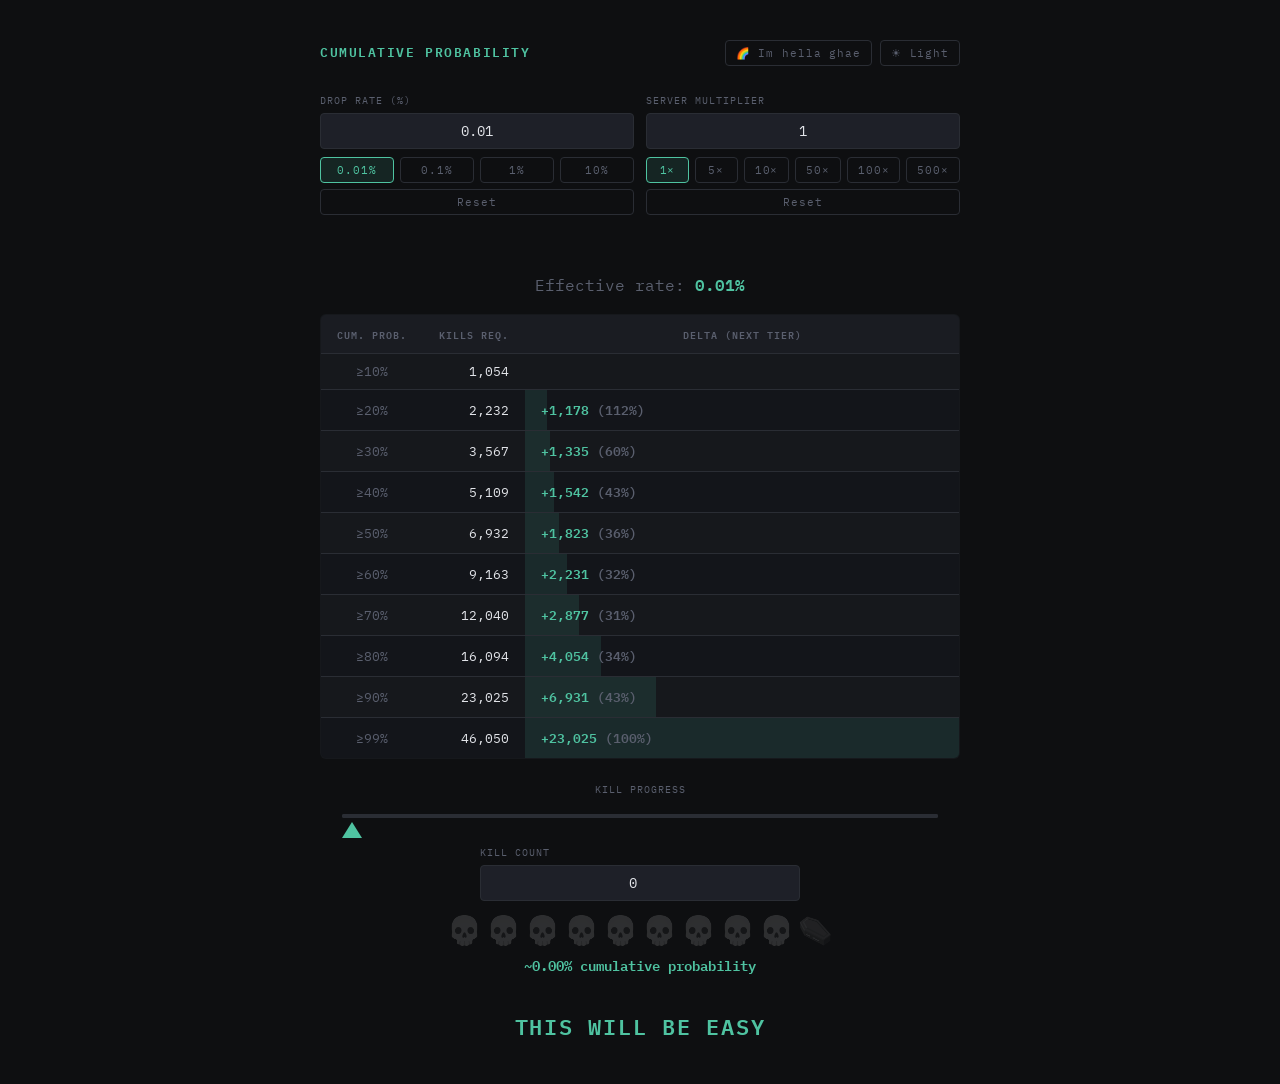
==== index.html @ 313ef2d8 "Rework meme buckets to 10% intervals, fix slider 0/100% edges, default kill count to 0" ====
<!DOCTYPE html>
<html lang="en" data-theme="dark">
<head>
<meta charset="UTF-8">
<meta name="viewport" content="width=device-width, initial-scale=1.0">
<title>Cumulative Probability</title>
<link href="https://fonts.googleapis.com/css2?family=IBM+Plex+Mono:wght@400;600&family=IBM+Plex+Sans:wght@300;400;600&display=swap" rel="stylesheet">
<style>
:root[data-theme="dark"] {
    --bg: #0e0f11;
    --surface: #16181c;
    --border: #2a2d34;
    --text: #e2e4e9;
    --muted: #5a5f6e;
    --accent: #4fc3a1;
    --accent-dim: rgba(79,195,161,0.12);
    --row-alt: #13151a;
    --input-bg: #1e2028;
    --header-bg: #1a1c22;
  }
  :root[data-theme="light"] {
    --bg: #f4f5f7;
    --surface: #ffffff;
    --border: #dde0e8;
    --text: #1a1d26;
    --muted: #8a8f9e;
    --accent: #1a8f6f;
    --accent-dim: rgba(26,143,111,0.08);
    --row-alt: #f9fafb;
    --input-bg: #f0f1f4;
    --header-bg: #eaecf0;
  }
  :root[data-theme="rainbow"] {
    --bg: #0e0f11;
    --surface: #16181c;
    --border: #2a2d34;
    --text: #e2e4e9;
    --muted: #5a5f6e;
    --accent: #4fc3a1;
    --accent-dim: rgba(79,195,161,0.12);
    --row-alt: #13151a;
    --input-bg: #1e2028;
    --header-bg: #1a1c22;
  }
  :root[data-theme="rainbow-light"] {
    --bg: #f4f5f7;
    --surface: #ffffff;
    --border: #dde0e8;
    --text: #1a1d26;
    --muted: #8a8f9e;
    --accent: #1a8f6f;
    --accent-dim: rgba(26,143,111,0.08);
    --row-alt: #f9fafb;
    --input-bg: #f0f1f4;
    --header-bg: #eaecf0;
  }

  *, *::before, *::after { box-sizing: border-box; margin: 0; padding: 0; }

  body {
    background: var(--bg);
    color: var(--text);
    font-family: 'IBM Plex Sans', -apple-system, BlinkMacSystemFont, 'Segoe UI', sans-serif;
    font-size: 14px;
    min-height: 100vh;
    display: flex;
    flex-direction: column;
    align-items: center;
    padding: 40px 20px;
    transition: background 0.2s, color 0.2s;
  }

  .shell {
    width: 100%;
    max-width: 640px;
  }

  header {
    display: flex;
    justify-content: space-between;
    align-items: baseline;
    margin-bottom: 28px;
  }

  h1 {
    font-family: 'IBM Plex Mono', monospace;
    font-size: 13px;
    font-weight: 600;
    letter-spacing: 0.12em;
    text-transform: uppercase;
    color: var(--accent);
  }
  :root[data-theme="rainbow"] h1,
  :root[data-theme="rainbow-light"] h1 {
    display: inline-block;
    background: linear-gradient(90deg, #E40303, #FF8C00, #FFED00, #008026, #24408E, #732982);
    -webkit-background-clip: text;
    -webkit-text-fill-color: transparent;
    background-clip: text;
    animation: hue-fwd 4s linear infinite;
  }

  .toggle-btn {
    background: none;
    border: 1px solid var(--border);
    color: var(--muted);
    font-family: 'IBM Plex Mono', monospace;
    font-size: 11px;
    letter-spacing: 0.08em;
    padding: 5px 10px;
    border-radius: 4px;
    cursor: pointer;
    transition: border-color 0.15s, color 0.15s, transform 0.1s;
  }
  .toggle-btn:hover { border-color: var(--accent); color: var(--accent); }
  .toggle-btn:focus-visible { outline: 2px solid var(--accent); outline-offset: 2px; }
  .toggle-btn:active { transform: scale(0.98); }

  .preset-btn {
    background: none;
    border: 1px solid var(--border);
    color: var(--muted);
    font-family: 'IBM Plex Mono', monospace;
    font-size: 11px;
    letter-spacing: 0.08em;
    padding: 5px 10px;
    border-radius: 4px;
    cursor: pointer;
    transition: border-color 0.15s, color 0.15s, background-color 0.15s, transform 0.1s;
    flex: 1;
  }
  .preset-btn:hover { border-color: var(--accent); color: var(--accent); background: var(--accent-dim); }
  .preset-btn.active { border-color: var(--accent); color: var(--accent); background: var(--accent-dim); }
  .preset-btn:focus-visible { outline: 2px solid var(--accent); outline-offset: 2px; }
  .preset-btn:active { transform: scale(0.98); }

  .controls {
    display: grid;
    grid-template-columns: 1fr 1fr;
    gap: 12px;
    margin-bottom: 24px;
  }
  @media (max-width: 520px) {
    .controls { grid-template-columns: 1fr; }
  }

  .field label {
    display: block;
    font-family: 'IBM Plex Mono', monospace;
    font-size: 10px;
    letter-spacing: 0.1em;
    text-transform: uppercase;
    color: var(--muted);
    margin-bottom: 6px;
  }

  .field input {
    width: 100%;
    background: var(--input-bg);
    border: 1px solid var(--border);
    color: var(--text);
    font-family: 'IBM Plex Mono', monospace;
    font-size: 14px;
    padding: 8px 12px;
    border-radius: 4px;
    outline: none;
    transition: border-color 0.15s;
    text-align: center;
  }
  .field input:focus { border-color: var(--accent); }
  .field input.invalid { border-color: #e05555; }

  .error-msg {
    font-family: 'IBM Plex Mono', monospace;
    font-size: 11px;
    color: #e05555;
    min-height: 16px;
    margin-bottom: 16px;
  }

  table {
    width: 100%;
    border-collapse: collapse;
    background: var(--surface);
    border: 1px solid var(--border);
    border-radius: 6px;
    overflow: hidden;
    table-layout: auto;
  }

  thead tr {
    background: var(--header-bg);
  }

  th {
    font-family: 'IBM Plex Mono', monospace;
    font-size: 10px;
    letter-spacing: 0.1em;
    text-transform: uppercase;
    color: var(--muted);
    padding: 10px 16px;
    text-align: center;
    font-weight: 600;
    border-bottom: 1px solid var(--border);
  }
  th:nth-child(1) { white-space: nowrap; }
  th:nth-child(2) { white-space: nowrap; }
  th:nth-child(3) { width: 100%; }

  td {
    font-family: 'IBM Plex Mono', monospace;
    font-size: 13px;
    padding: 9px 16px;
    border-bottom: 1px solid var(--border);
  }
  td:nth-child(1) { text-align: center; }
  td:nth-child(2) { text-align: right; }
  tr:last-child td { border-bottom: none; }
  tr:nth-child(even) td { background: var(--row-alt); }

  .col-periods { color: var(--muted); }
  .col-single { color: var(--text); }
  .col-cum { font-weight: 600; color: var(--accent); }
  
  .skull-wrap {
    position: relative;
    display: inline-block;
    font-size: 28px;
    line-height: 1;
    font-family: 'Apple Color Emoji', 'Segoe UI Emoji', 'Segoe UI Symbol', sans-serif;
  }
  .skull-base {
    opacity: 0.15;
    filter: grayscale(1);
  }
  .skull-filled {
    position: absolute;
    top: 0; left: 0;
    overflow: hidden;
    white-space: nowrap;
  }
  :root[data-theme="rainbow"] .skull-filled,
  :root[data-theme="rainbow-light"] .skull-filled {
    filter: hue-rotate(var(--skull-hue, 0deg));
  }
  .bar-cell {
    position: relative;
    overflow: hidden;
  }
  .bar-bg {
    position: absolute;
    left: 0; top: 0; bottom: 0;
    width: var(--bar-pct, 0%);
    background: var(--accent-dim);
    transition: width 0.3s ease;
  }
  :root[data-theme="rainbow"] .bar-bg,
  :root[data-theme="rainbow-light"] .bar-bg {
    background: linear-gradient(90deg, #E40303, #FF8C00, #FFED00, #008026, #24408E, #732982, #E40303, #FF8C00, #FFED00, #008026, #24408E, #732982, #E40303);
    background-size: 200% 100%;
    animation: flow-right 6s linear infinite;
    opacity: 0.6;
    box-shadow: inset -2px 0 0 rgba(255,255,255,0.4);
  }
  @keyframes flow-right {
    from { background-position: 100% 0%; }
    to   { background-position: 0% 0%; }
  }
  @keyframes hue-fwd {
    from { filter: hue-rotate(0deg); }
    to   { filter: hue-rotate(360deg); }
  }

  .col-delta { color: var(--muted); font-size: 11px; margin-right: 8px; }

  .kill-slider-wrap {
    margin-top: 24px;
    width: 100%;
  }
  .kill-slider-wrap label {
    display: block;
    font-family: 'IBM Plex Mono', monospace;
    font-size: 10px;
    letter-spacing: 0.1em;
    text-transform: uppercase;
    color: var(--muted);
    margin-bottom: 8px;
    text-align: center;
  }
  #killSlider {
    -webkit-appearance: none;
    appearance: none;
    width: calc(100% + 20px);
    margin-left: -10px;
    height: 4px;
    background: var(--border);
    border-radius: 2px;
    outline: none;
    cursor: pointer;
  }
  #killSlider::-webkit-slider-thumb {
    -webkit-appearance: none;
    appearance: none;
    width: 20px;
    height: 16px;
    background: var(--accent);
    cursor: pointer;
    clip-path: polygon(0% 100%, 100% 100%, 50% 0%);
    margin-top: 8px;
  }
  #killSlider::-moz-range-thumb {
    width: 20px;
    height: 16px;
    background: var(--accent);
    cursor: pointer;
    border: none;
    clip-path: polygon(0% 100%, 100% 100%, 50% 0%);
  }
  #killSlider::-webkit-slider-runnable-track {
    background: linear-gradient(to right,
      var(--accent) 0%,
      var(--accent) calc(var(--slider-val, 0) * 1%),
      var(--border) calc(var(--slider-val, 0) * 1%)
    );
    height: 4px;
    border-radius: 2px;
  }

  .row-highlight td:nth-child(1) {
    border-left: 2px solid var(--accent);
  }


  .bar-val { font-weight: 600; color: var(--accent); }
  :root[data-theme="rainbow"] .bar-val,
  :root[data-theme="rainbow-light"] .bar-val {
    background: linear-gradient(90deg, #E40303, #FF8C00, #FFED00, #008026, #24408E, #732982);
    -webkit-background-clip: text;
    background-clip: text;
    color: transparent;
    animation: hue-fwd 4s linear infinite;
  }
</style>
</head>
<body>
<div class="shell">
  <header>
    <h1>Cumulative Probability</h1>
    <div style="display: flex; gap: 8px;">
      <button class="toggle-btn" onclick="toggleRainbow()" id="rainbowBtn" style="min-width: 110px;">🌈 Im hella ghae</button>
      <button class="toggle-btn" onclick="toggleTheme()" id="themeBtn" style="min-width: 60px;">☀ Light</button>
    </div>
  </header>

  <div class="controls">
    <div class="field">
      <label>Drop Rate (%)</label>
      <input type="text" id="baseRate" value="0.01" placeholder="e.g., 0.05 for 0.05%" oninput="update()">
      <div style="display: flex; gap: 6px; margin-top: 8px;">
        <button class="preset-btn" data-base="0.01" onclick="setBaseRate(0.01)">0.01%</button>
        <button class="preset-btn" data-base="0.1" onclick="setBaseRate(0.1)">0.1%</button>
        <button class="preset-btn" data-base="1" onclick="setBaseRate(1)">1%</button>
        <button class="preset-btn" data-base="10" onclick="setBaseRate(10)">10%</button>
      </div>
      <div style="display: flex; gap: 6px; margin-top: 6px;">
        <button class="preset-btn" onclick="resetAll()" style="flex: 1;">Reset</button>
      </div>
    </div>
    <div class="field">
      <label>Server Multiplier</label>
      <input type="text" id="multiplier" value="1" oninput="update()">
      <div style="display: flex; gap: 6px; margin-top: 8px; flex-wrap: wrap;">
        <button class="preset-btn" data-mul="1" onclick="setMultiplier(1)">1×</button>
        <button class="preset-btn" data-mul="5" onclick="setMultiplier(5)">5×</button>
        <button class="preset-btn" data-mul="10" onclick="setMultiplier(10)">10×</button>
        <button class="preset-btn" data-mul="50" onclick="setMultiplier(50)">50×</button>
        <button class="preset-btn" data-mul="100" onclick="setMultiplier(100)">100×</button>
        <button class="preset-btn" data-mul="500" onclick="setMultiplier(500)">500×</button>
      </div>
      <div style="display: flex; gap: 6px; margin-top: 6px;">
        <button class="preset-btn" onclick="resetMultiplier()" style="flex: 1;">Reset</button>
      </div>
    </div>
  </div>

  <div class="error-msg" id="errMsg"></div>

  <div style="text-align: center; margin-bottom: 16px; font-family: 'IBM Plex Mono', monospace; font-size: 16px; color: var(--muted);">
    Effective rate: <span id="effectiveRateDisplay" style="color: var(--accent); font-weight: 600;">—</span>
  </div>

  <table>
    <thead>
      <tr>
        <th>Cum. Prob.</th>
        <th>Kills Req.</th>
        <th>Delta (Next Tier)</th>
      </tr>
    </thead>
    <tbody id="tbody"></tbody>
  </table>

  <div class="kill-slider-wrap">
    <label>Kill Progress</label>
    <div style="display: flex; justify-content: center;">
      <div style="width: 90%;">
        <input type="range" id="killSlider" min="0" max="100" step="5" value="0" oninput="onSliderInput()">
      </div>
    </div>
  </div>

  <div style="margin-top: 24px; display: flex; flex-direction: column; align-items: center;">
    <div class="field" style="width: 50%;">
      <label>Kill Count</label>
      <input type="number" id="killCount" value="0" placeholder="e.g. 500" oninput="onKillCountInput()" min="0" title="Still sane, exile?">
    </div>
    <div id="skullDisplay" style="margin-top: 16px; text-align: center;">
      <div style="display: flex; justify-content: center; align-items: center; gap: 4px; flex-wrap: wrap;" id="skullRow"></div>
      <div style="margin-top: 8px; font-family: 'IBM Plex Mono', monospace; font-size: 14px; font-weight: 600; color: var(--accent);" id="skullLabel"></div>
      <div style="margin-top: 32px; font-family: 'IBM Plex Mono', monospace; font-size: 22px; font-weight: 600; letter-spacing: 0.08em; color: var(--accent);" id="memeLabel"></div>
    </div>
  </div>
</div>

<script>
  const TARGETS = [0.10, 0.20, 0.30, 0.40, 0.50, 0.60, 0.70, 0.80, 0.90, 0.99];

  const MEME_BUCKETS = [
    ['THIS WILL BE EASY', 'FARMING HOPIUM', 'DELUSION% SPEEDRUN', 'MAXIMUM COPIUM'],
    ['TRUST BRO JUST GRIND', 'HOPIUM STOCKS UP 📈', 'HUFFING THAT COPIUM', 'PAIN BEGINS'],
    ['THE GRIND AWAKENS', 'PAIN OR GLORY', 'COIN FLIP WITH MY SOUL', 'REALITY LOADING...'],
    ['HALFWAY TO SUFFERING', 'NO TURNING BACK', 'PAIN IS REAL NOW', 'SPEEDRUN LOOKING CLEAN'],
    ['SUFFERING.EXE', 'SOUL SOLD. RECEIPT LOST.', 'ODDS NOT IN YOUR FAVOUR', 'THE GRIND NEVER ENDS'],
    ['ALMOST THERE (AT COST)', 'DON\'T BREAK NOW', 'LOCKED IN MISERY', 'SO CLOSE SO TIRED'],
    ['WORTH IT? ASKING', 'ONE MORE PUSH', 'DIGNITY SOLD SEPARATELY', 'THE END IN SIGHT'],
    ['FINAL FORM SUFFERING', 'LAST CHANCE CASINO', 'GAME READS YOUR TEARS', 'ONE MORE TIME'],
    ['THE 1% THAT BREAKS YOU', 'WHAT IS SLEEP', 'HOLLOW INSIDE', 'ITEM NOT FOUND. NEITHER IS HOPE.'],
    ['SEND HELP', 'WHY ARE YOU LIKE THIS', 'I HAVE BECOME THE GRIND', 'EXISTENCE IS SUFFERING'],
    ['WHAT DID THIS COST', 'HOLLOW BUT WON', 'FREEDOM AT WHAT PRICE', 'IT\'S OVER']
  ];

  function getMeme(probPercent) {
    let idx;
    if (probPercent >= 100) idx = 10;
    else idx = Math.min(Math.floor(probPercent / 10), 9);
    const options = MEME_BUCKETS[idx];
    return options[Math.floor(Math.random() * options.length)];
  }

function updatePresetHighlights() {
    const baseVal = parseFloat(document.getElementById('baseRate').value.trim());
    const mulVal  = parseFloat(document.getElementById('multiplier').value.trim());
    document.querySelectorAll('[data-base]').forEach(btn => {
      btn.classList.toggle('active', parseFloat(btn.dataset.base) === baseVal);
    });
    document.querySelectorAll('[data-mul]').forEach(btn => {
      btn.classList.toggle('active', parseFloat(btn.dataset.mul) === mulVal);
    });
  }

  function setBaseRate(rate) {
    document.getElementById('baseRate').value = rate;
    update();
  }

  function setMultiplier(mul) {
    document.getElementById('multiplier').value = mul;
    update();
  }

  function resetAll() {
    document.getElementById('baseRate').value = '0.01';
    document.getElementById('multiplier').value = '1';
    update();
  }

  function resetMultiplier() {
    document.getElementById('multiplier').value = '1';
    update();
  }

  let currentTheme = 'dark'; // 'dark' or 'light'
  let rainbowMode = false;

  const SKULL_TOOLTIPS = [
    'I am the apex of this reality',
    'This is inevitable',
    'I will show you true power',
    'Your resistance is futile',
    'You cannot comprehend what I have become',
    'Everything bends to my will',
    'Witness my true form',
    'Your mind cannot contain the truth',
    'I have remade reality in my image',
    'There is no escape. There never was.'
  ];

  function updateThemeClass() {
    const theme = rainbowMode ? (currentTheme === 'light' ? 'rainbow-light' : 'rainbow') : currentTheme;
    document.documentElement.setAttribute('data-theme', theme);
  }

  function toggleTheme() {
    currentTheme = currentTheme === 'dark' ? 'light' : 'dark';
    updateThemeClass();
    document.getElementById('themeBtn').textContent = currentTheme === 'dark' ? '☀ Light' : '☾ Dark';
  }

  function toggleRainbow() {
    rainbowMode = !rainbowMode;
    updateThemeClass();
    document.getElementById('rainbowBtn').textContent = rainbowMode ? '❓ Y r u ghae?' : '🌈 Im hella ghae';
  }

  let lastEffectiveRate = 0;
  let lastMaxKills = 0;

function updateSliderTrack(pct) {
    document.getElementById('killSlider').style.setProperty('--slider-val', pct);
  }

  function onSliderInput() {
    const pct = parseInt(document.getElementById('killSlider').value);
    updateSliderTrack(pct);
    if (lastMaxKills <= 0) return;
    const kills = pct >= 100 ? lastMaxKills : Math.round((pct / 100) * lastMaxKills);
    document.getElementById('killCount').value = kills;
    updateSkulls();
  }

  function onKillCountInput() {
    updateSkulls();
    syncSliderToKillCount();
  }

  function syncSliderToKillCount() {
    if (lastMaxKills <= 0) return;
    const kills = parseInt(document.getElementById('killCount').value);
    if (isNaN(kills) || kills < 0) {
      document.getElementById('killSlider').value = 0;
      updateSliderTrack(0);
      return;
    }
    const pct = Math.min(Math.round((kills / lastMaxKills) * 100), 100);
    // Snap to nearest 5
    const snapped = Math.round(pct / 5) * 5;
    document.getElementById('killSlider').value = snapped;
    updateSliderTrack(snapped);
  }

  function updateSkulls() {
    const killRaw = document.getElementById('killCount').value.trim();
    const kills = parseInt(killRaw);
    const row = document.getElementById('skullRow');
    const lbl = document.getElementById('skullLabel');

    if (!killRaw || isNaN(kills) || kills < 0 || lastEffectiveRate <= 0) {
      row.innerHTML = '';
      for (let i = 0; i < 10; i++) {
        const wrap = document.createElement('span');
        wrap.className = 'skull-wrap';
        wrap.title = SKULL_TOOLTIPS[i];
        const base = document.createElement('span');
        base.className = 'skull-base';
        base.textContent = i === 9 ? '⚰️' : '💀';
        const fill = document.createElement('span');
        fill.className = 'skull-filled';
        fill.textContent = i === 9 ? '⚰️' : '💀';
        fill.style.width = '0%';
        wrap.appendChild(base);
        wrap.appendChild(fill);
        row.appendChild(wrap);
      }
      lbl.textContent = '';
      document.getElementById('memeLabel').textContent = '';
      document.querySelectorAll('#tbody tr').forEach(tr => tr.classList.remove('row-highlight'));
      document.getElementById('killSlider').value = 0;
      updateSliderTrack(0);
      return;
    }
    const prob = cumProb(lastEffectiveRate, kills);
    const filled = prob * 10; // out of 10 skulls

    row.innerHTML = '';
    for (let i = 0; i < 10; i++) {
      const wrap = document.createElement('span');
      wrap.className = 'skull-wrap';
      wrap.title = SKULL_TOOLTIPS[i];

      const base = document.createElement('span');
      base.className = 'skull-base';
      base.textContent = i === 9 ? '⚰️' : '💀';

      const fill = document.createElement('span');
      fill.className = 'skull-filled';
      fill.textContent = i === 9 ? '⚰️' : '💀';

      if (i < Math.floor(filled)) {
        fill.style.width = '100%';
      } else if (i === Math.floor(filled)) {
        const partial = (filled - Math.floor(filled)) * 100;
        fill.style.width = partial.toFixed(1) + '%';
      } else {
        fill.style.width = '0%';
      }

      wrap.appendChild(base);
      wrap.appendChild(fill);
      row.appendChild(wrap);
    }

    lbl.textContent = `~${(prob * 100).toFixed(2)}% cumulative probability`;
    document.getElementById('memeLabel').textContent = getMeme(prob * 100);
    syncSliderToKillCount();

    // Highlight the row corresponding to the highest threshold the user has reached
    document.querySelectorAll('#tbody tr').forEach(tr => tr.classList.remove('row-highlight'));
    const rows = document.querySelectorAll('#tbody tr');
    let highlightRow = null;
    TARGETS.forEach((target, i) => {
      const n = periodsForTarget(lastEffectiveRate, target);
      if (kills >= n) highlightRow = rows[i];
    });
    if (highlightRow) highlightRow.classList.add('row-highlight');
  }

  function periodsForTarget(p, target) {
    // 1 - (1-p)^n >= target  =>  n >= log(1-target)/log(1-p)
    if (p <= 0) return Infinity;
    if (p >= 1) return 1;
    return Math.ceil(Math.log(1 - target) / Math.log(1 - p));
  }

  function cumProb(p, n) {
    return 1 - Math.pow(1 - p, n);
  }

  function update() {
    const baseRaw = document.getElementById('baseRate').value.trim();
    const mulRaw  = document.getElementById('multiplier').value.trim();
    const errEl   = document.getElementById('errMsg');
    const brInput = document.getElementById('baseRate');
    const mulInput = document.getElementById('multiplier');

    const basePercent = parseFloat(baseRaw);
    const base = basePercent / 100;  // Convert from percentage to decimal
    const mul  = parseFloat(mulRaw);

    brInput.classList.toggle('invalid', isNaN(basePercent) || basePercent <= 0 || basePercent >= 100);
    mulInput.classList.toggle('invalid', isNaN(mul) || mul <= 0);

    if (isNaN(basePercent) || basePercent <= 0 || basePercent >= 100) {
      errEl.textContent = 'Base rate must be a number between 0 and 100 (exclusive).';
      return;
    }
    if (isNaN(mul) || mul <= 0) {
      errEl.textContent = 'Multiplier must be a positive number.';
      return;
    }
    errEl.textContent = '';

    const effectiveRate = Math.min(base * mul, 0.9999999);

    lastEffectiveRate = effectiveRate;
    lastMaxKills = periodsForTarget(effectiveRate, 0.99);

    document.getElementById('effectiveRateDisplay').textContent = (effectiveRate * 100).toFixed(2) + '%';

    const tbody = document.getElementById('tbody');
    tbody.innerHTML = '';
    let prevN = 0;

    // First pass: calculate all deltas to find max for bar scaling
    const deltas = [];
    TARGETS.forEach((target, i) => {
      const n = periodsForTarget(effectiveRate, target);
      if (i === 0 || prevN === Infinity || n === Infinity) {
        deltas.push(0);
      } else {
        deltas.push(n - prevN);
      }
      prevN = n;
    });
    const maxDelta = Math.max(...deltas);

    // Second pass: create rows with delta bars
    prevN = 0;
    TARGETS.forEach((target, i) => {
      const n = periodsForTarget(effectiveRate, target);
      const pct = target * 100;

      const tr = document.createElement('tr');

      const tdProb = document.createElement('td');
      tdProb.className = 'col-periods';
      tdProb.textContent = pct === 99 ? '≥99%' : `≥${pct}%`;
      tr.appendChild(tdProb);

      const tdTarget = document.createElement('td');
      tdTarget.style.padding = '0';
      const cellWrap = document.createElement('div');
      cellWrap.className = 'col-cum bar-cell';
      cellWrap.style.padding = '0';

      let barLabel = '';
      let barPct = 0;

      if (i === 0 || prevN === Infinity || n === Infinity) {
        barLabel = '';
        barPct = 0;
      } else {
        const delta = n - prevN;
        const deltaPercent = ((delta / prevN) * 100).toFixed(0);
        barLabel = `+${delta.toLocaleString()} (${deltaPercent}%)`;
        barPct = (delta / maxDelta) * 100;
      }

      cellWrap.style.setProperty('--bar-pct', barPct.toFixed(2) + '%');
      const bar = document.createElement('div');
      bar.className = 'bar-bg';
      const label = document.createElement('span');
      label.className = 'bar-val';
      label.style.padding = '9px 16px';
      label.style.position = 'relative';
      label.style.display = 'block';

      if (barLabel) {
        const parts = barLabel.match(/^(.+)\s(\(.+?\))$/);
        if (parts) {
          label.textContent = parts[1] + ' ';
          const pctSpan = document.createElement('span');
          pctSpan.textContent = parts[2];
          pctSpan.style.color = 'var(--muted)';
          label.appendChild(pctSpan);
        } else {
          label.textContent = barLabel;
        }
      }

      cellWrap.appendChild(bar);
      cellWrap.appendChild(label);
      tdTarget.appendChild(cellWrap);

      const tdN = document.createElement('td');
      tdN.className = 'col-single';
      tdN.textContent = n === Infinity ? '∞' : n.toLocaleString();
      prevN = n;

      tr.appendChild(tdN);
      tr.appendChild(tdTarget);
      tbody.appendChild(tr);
    });

    updateSkulls();
    updatePresetHighlights();
  }

  update();
  updateThemeClass();
  updateSliderTrack(0);
  updateSkulls();
</script>
</body>
</html>
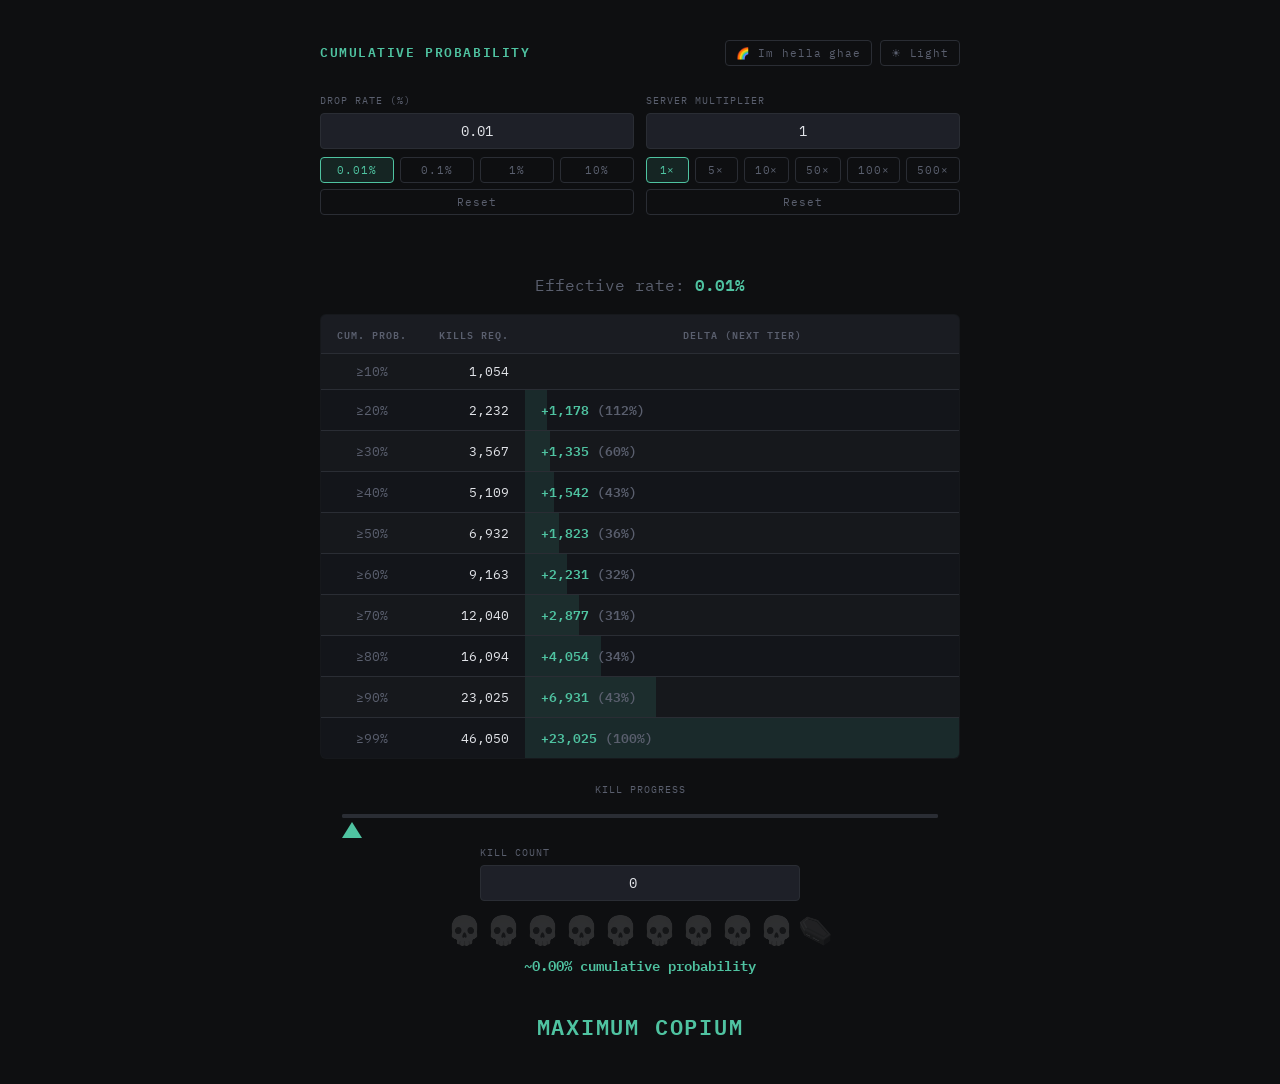
==== commit abdb1e99: "Add security headers, no-repeat meme logic per bucket" ====
--- a/index.html
+++ b/index.html
@@ -3,6 +3,9 @@
 <head>
 <meta charset="UTF-8">
 <meta name="viewport" content="width=device-width, initial-scale=1.0">
+<meta http-equiv="Content-Security-Policy" content="frame-ancestors 'none'">
+<meta http-equiv="X-Content-Type-Options" content="nosniff">
+<meta name="referrer" content="no-referrer">
 <title>Cumulative Probability</title>
 <link href="https://fonts.googleapis.com/css2?family=IBM+Plex+Mono:wght@400;600&family=IBM+Plex+Sans:wght@300;400;600&display=swap" rel="stylesheet">
 <style>
@@ -439,12 +442,18 @@
     ['WHAT DID THIS COST', 'HOLLOW BUT WON', 'FREEDOM AT WHAT PRICE', 'IT\'S OVER']
   ];
 
+  const lastMemeIdx = new Array(MEME_BUCKETS.length).fill(-1);
+
   function getMeme(probPercent) {
-    let idx;
-    if (probPercent >= 100) idx = 10;
-    else idx = Math.min(Math.floor(probPercent / 10), 9);
-    const options = MEME_BUCKETS[idx];
-    return options[Math.floor(Math.random() * options.length)];
+    let bucket;
+    if (probPercent >= 99) bucket = 10;
+    else bucket = Math.min(Math.floor(probPercent / 10), 9);
+    const options = MEME_BUCKETS[bucket];
+    const prev = lastMemeIdx[bucket];
+    let pick;
+    do { pick = Math.floor(Math.random() * options.length); } while (options.length > 1 && pick === prev);
+    lastMemeIdx[bucket] = pick;
+    return options[pick];
   }
 
 function updatePresetHighlights() {
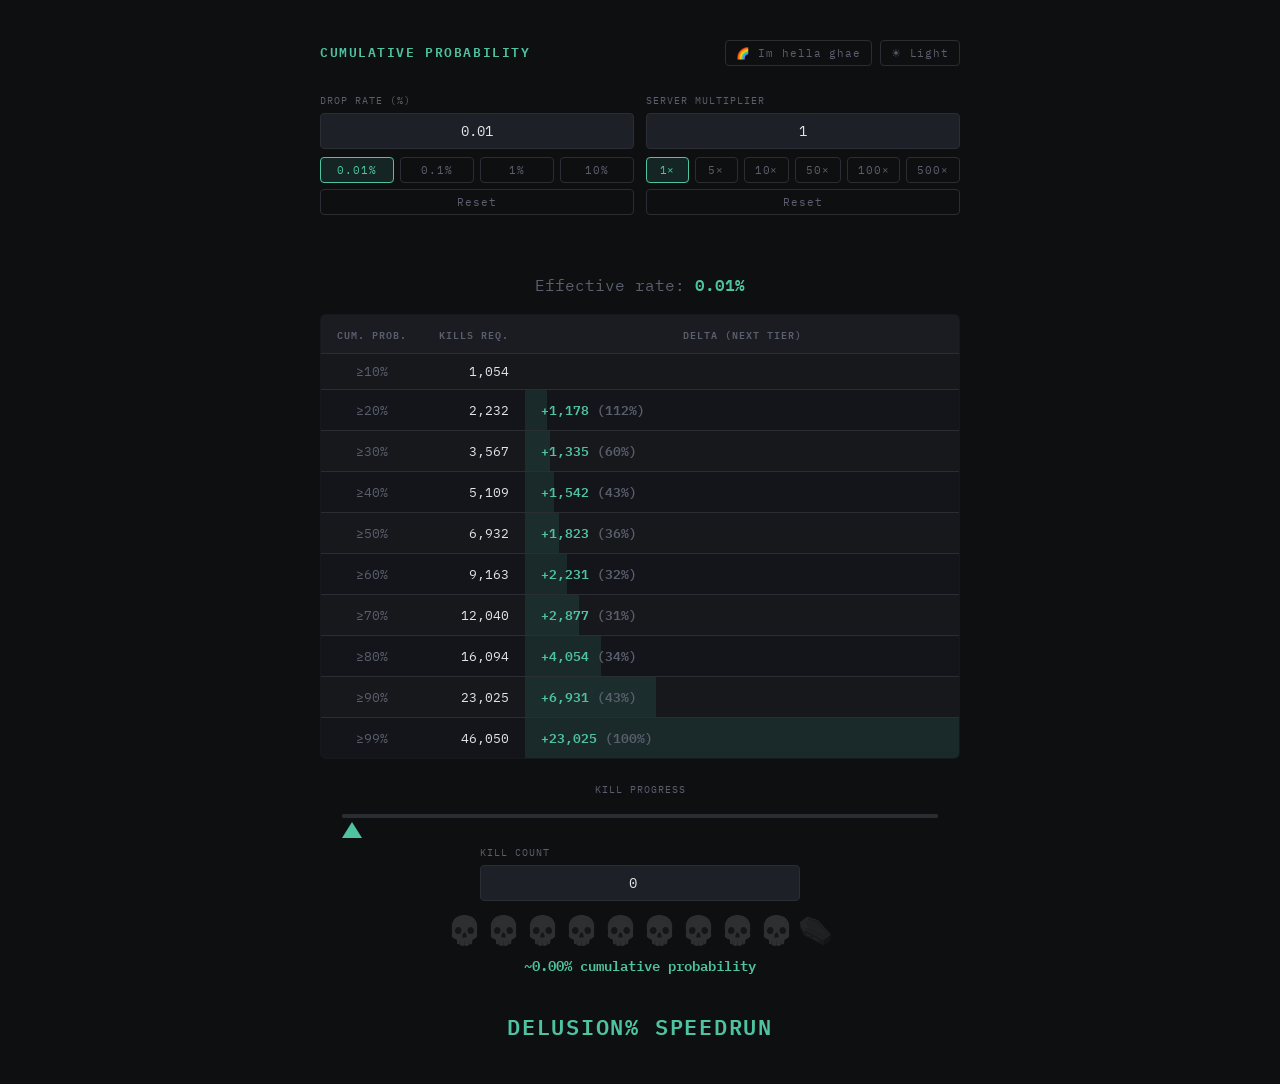
==== commit 6bb4f56f: "Trim meme buckets to 3 messages each, keep only the best" ====
--- a/index.html
+++ b/index.html
@@ -429,25 +429,23 @@
   const TARGETS = [0.10, 0.20, 0.30, 0.40, 0.50, 0.60, 0.70, 0.80, 0.90, 0.99];
 
   const MEME_BUCKETS = [
-    ['THIS WILL BE EASY', 'FARMING HOPIUM', 'DELUSION% SPEEDRUN', 'MAXIMUM COPIUM'],
-    ['TRUST BRO JUST GRIND', 'HOPIUM STOCKS UP 📈', 'HUFFING THAT COPIUM', 'PAIN BEGINS'],
-    ['THE GRIND AWAKENS', 'PAIN OR GLORY', 'COIN FLIP WITH MY SOUL', 'REALITY LOADING...'],
-    ['HALFWAY TO SUFFERING', 'NO TURNING BACK', 'PAIN IS REAL NOW', 'SPEEDRUN LOOKING CLEAN'],
-    ['SUFFERING.EXE', 'SOUL SOLD. RECEIPT LOST.', 'ODDS NOT IN YOUR FAVOUR', 'THE GRIND NEVER ENDS'],
-    ['ALMOST THERE (AT COST)', 'DON\'T BREAK NOW', 'LOCKED IN MISERY', 'SO CLOSE SO TIRED'],
-    ['WORTH IT? ASKING', 'ONE MORE PUSH', 'DIGNITY SOLD SEPARATELY', 'THE END IN SIGHT'],
-    ['FINAL FORM SUFFERING', 'LAST CHANCE CASINO', 'GAME READS YOUR TEARS', 'ONE MORE TIME'],
-    ['THE 1% THAT BREAKS YOU', 'WHAT IS SLEEP', 'HOLLOW INSIDE', 'ITEM NOT FOUND. NEITHER IS HOPE.'],
-    ['SEND HELP', 'WHY ARE YOU LIKE THIS', 'I HAVE BECOME THE GRIND', 'EXISTENCE IS SUFFERING'],
-    ['WHAT DID THIS COST', 'HOLLOW BUT WON', 'FREEDOM AT WHAT PRICE', 'IT\'S OVER']
+    ['MAXIMUM COPIUM', 'DELUSION% SPEEDRUN', 'FARMING HOPIUM'],
+    ['HUFFING THAT COPIUM', 'HOPIUM STOCKS UP 📈', 'PAIN BEGINS'],
+    ['COIN FLIP WITH MY SOUL', 'REALITY LOADING...', 'THE GRIND AWAKENS'],
+    ['NO TURNING BACK', 'PAIN IS REAL NOW', 'HALFWAY TO SUFFERING'],
+    ['SUFFERING.EXE', 'SOUL SOLD. RECEIPT LOST.', 'THE GRIND NEVER ENDS'],
+    ['LOCKED IN MISERY', 'SO CLOSE SO TIRED', 'DON\'T BREAK NOW'],
+    ['WORTH IT? ASKING', 'DIGNITY SOLD SEPARATELY', 'THE END IN SIGHT'],
+    ['LAST CHANCE CASINO', 'GAME READS YOUR TEARS', 'FINAL FORM SUFFERING'],
+    ['WHAT IS SLEEP', 'ITEM NOT FOUND. NEITHER IS HOPE.', 'THE 1% THAT BREAKS YOU'],
+    ['EXISTENCE IS SUFFERING', 'I HAVE BECOME THE GRIND', 'IT\'S OVER']
   ];
 
   const lastMemeIdx = new Array(MEME_BUCKETS.length).fill(-1);
 
   function getMeme(probPercent) {
     let bucket;
-    if (probPercent >= 99) bucket = 10;
-    else bucket = Math.min(Math.floor(probPercent / 10), 9);
+    bucket = Math.min(Math.floor(probPercent / 10), 9);
     const options = MEME_BUCKETS[bucket];
     const prev = lastMemeIdx[bucket];
     let pick;
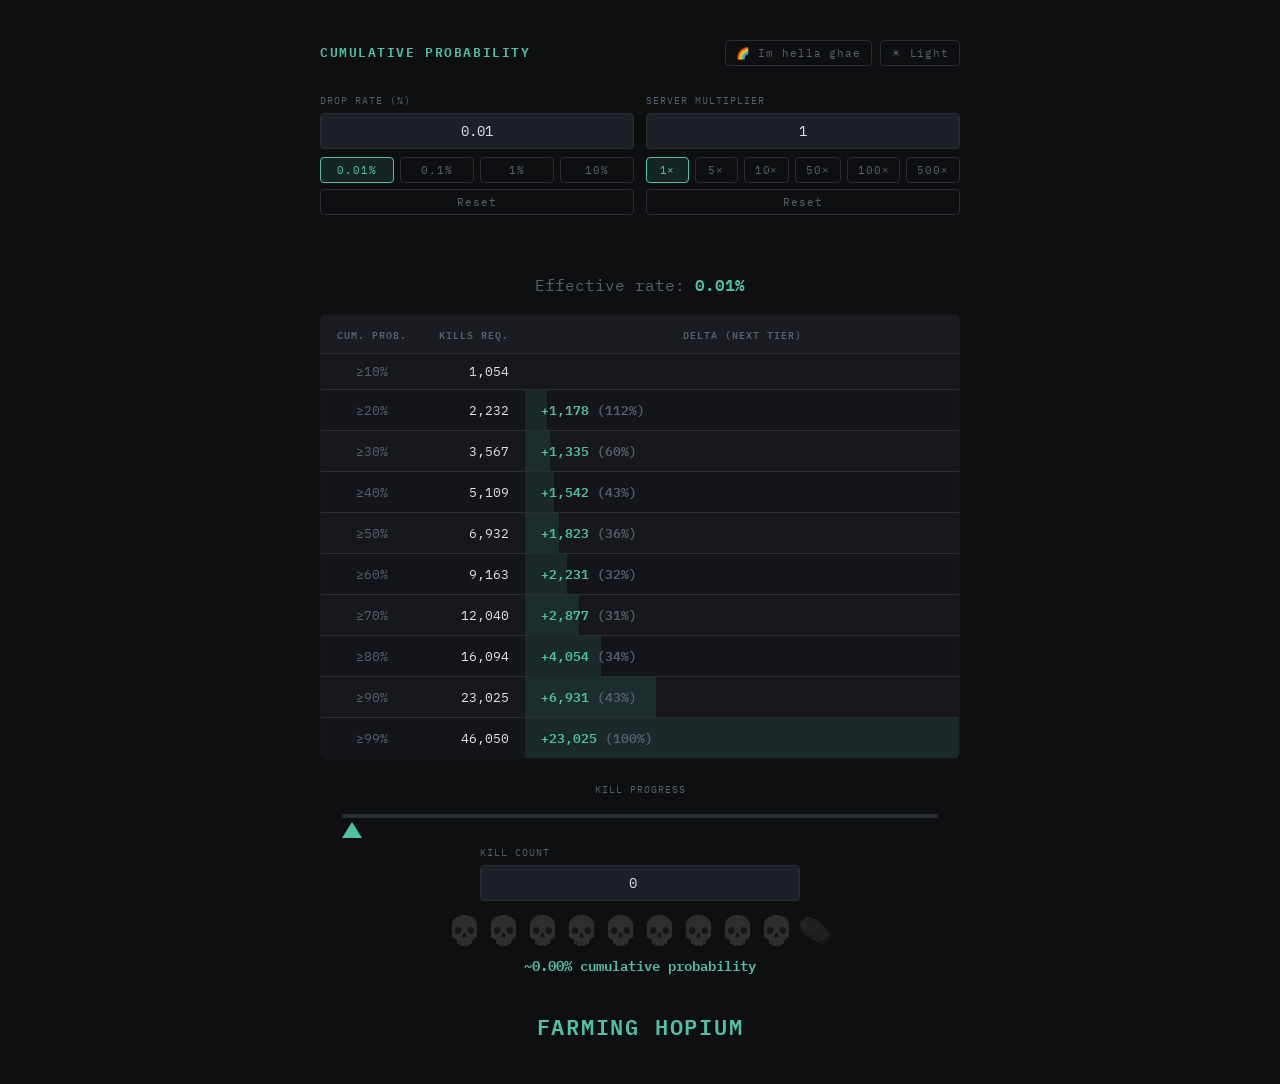
==== commit 03f9b905: "Finer slider resolution (step=1), meme bucket driven by kill progress ratio" ====
--- a/index.html
+++ b/index.html
@@ -407,7 +407,7 @@
     <label>Kill Progress</label>
     <div style="display: flex; justify-content: center;">
       <div style="width: 90%;">
-        <input type="range" id="killSlider" min="0" max="100" step="5" value="0" oninput="onSliderInput()">
+        <input type="range" id="killSlider" min="0" max="100" step="1" value="0" oninput="onSliderInput()">
       </div>
     </div>
   </div>
@@ -549,10 +549,8 @@
       return;
     }
     const pct = Math.min(Math.round((kills / lastMaxKills) * 100), 100);
-    // Snap to nearest 5
-    const snapped = Math.round(pct / 5) * 5;
-    document.getElementById('killSlider').value = snapped;
-    updateSliderTrack(snapped);
+    document.getElementById('killSlider').value = pct;
+    updateSliderTrack(pct);
   }
 
   function updateSkulls() {
@@ -617,7 +615,8 @@
     }
 
     lbl.textContent = `~${(prob * 100).toFixed(2)}% cumulative probability`;
-    document.getElementById('memeLabel').textContent = getMeme(prob * 100);
+    const killPct = lastMaxKills > 0 ? Math.min((kills / lastMaxKills) * 100, 100) : 0;
+    document.getElementById('memeLabel').textContent = getMeme(killPct);
     syncSliderToKillCount();
 
     // Highlight the row corresponding to the highest threshold the user has reached
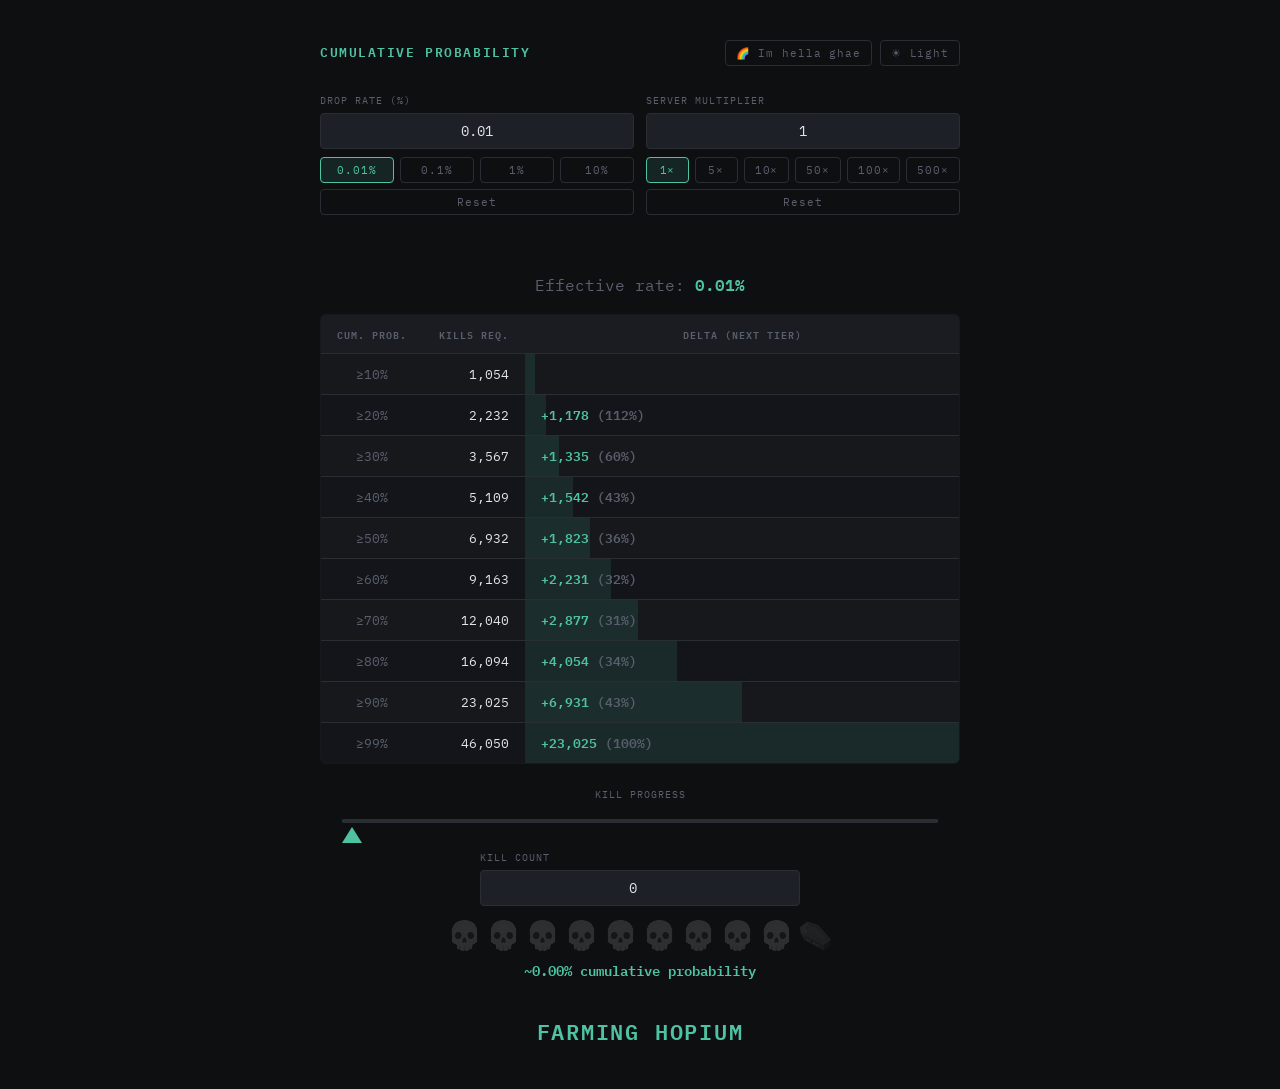
==== commit 6c3f0964: "Bar width scaled to kills req, fix first row cell height gap" ====
--- a/index.html
+++ b/index.html
@@ -61,6 +61,7 @@
   *, *::before, *::after { box-sizing: border-box; margin: 0; padding: 0; }
 
   body {
+    cursor: url('data:image/svg+xml,<svg xmlns="http://www.w3.org/2000/svg" width="32" height="32" viewBox="0 0 32 32"><polygon points="16,2 30,10 16,18 2,10" fill="%234fc3a1" stroke="%230e0f11" stroke-width="1"/><polygon points="30,10 30,25 16,33 16,18" fill="%232a7a64" stroke="%230e0f11" stroke-width="1"/><polygon points="2,10 16,18 16,33 2,25" fill="%231a5040" stroke="%230e0f11" stroke-width="1"/><circle cx="16" cy="10" r="1.8" fill="%230e0f11"/><circle cx="24" cy="15" r="1.5" fill="%23e2e4e9"/><circle cx="21" cy="24" r="1.5" fill="%23e2e4e9"/><circle cx="6" cy="15" r="1.5" fill="%234fc3a1"/><circle cx="9" cy="20" r="1.5" fill="%234fc3a1"/><circle cx="12" cy="25" r="1.5" fill="%234fc3a1"/></svg>') 16 16, auto;
     background: var(--bg);
     color: var(--text);
     font-family: 'IBM Plex Sans', -apple-system, BlinkMacSystemFont, 'Segoe UI', sans-serif;
@@ -676,20 +677,6 @@
     tbody.innerHTML = '';
     let prevN = 0;
 
-    // First pass: calculate all deltas to find max for bar scaling
-    const deltas = [];
-    TARGETS.forEach((target, i) => {
-      const n = periodsForTarget(effectiveRate, target);
-      if (i === 0 || prevN === Infinity || n === Infinity) {
-        deltas.push(0);
-      } else {
-        deltas.push(n - prevN);
-      }
-      prevN = n;
-    });
-    const maxDelta = Math.max(...deltas);
-
-    // Second pass: create rows with delta bars
     prevN = 0;
     TARGETS.forEach((target, i) => {
       const n = periodsForTarget(effectiveRate, target);
@@ -712,13 +699,13 @@
       let barPct = 0;
 
       if (i === 0 || prevN === Infinity || n === Infinity) {
-        barLabel = '';
-        barPct = 0;
+        barLabel = ' ';
+        barPct = n === Infinity ? 0 : (n / lastMaxKills) * 100;
       } else {
         const delta = n - prevN;
         const deltaPercent = ((delta / prevN) * 100).toFixed(0);
         barLabel = `+${delta.toLocaleString()} (${deltaPercent}%)`;
-        barPct = (delta / maxDelta) * 100;
+        barPct = (n / lastMaxKills) * 100;
       }
 
       cellWrap.style.setProperty('--bar-pct', barPct.toFixed(2) + '%');
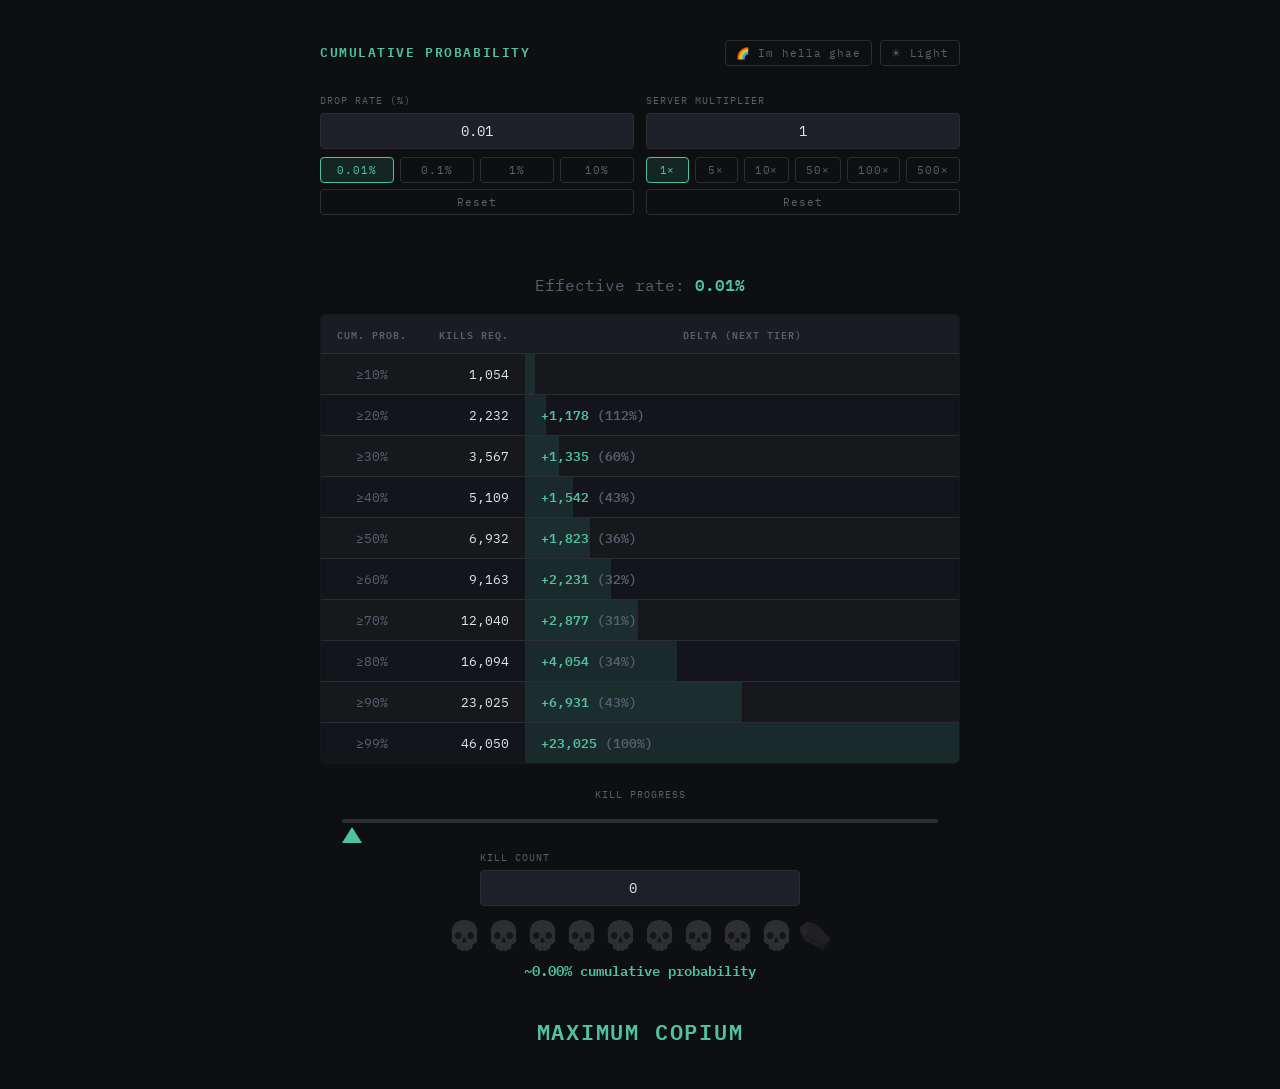
==== commit 8118f56c: "Split index.html into index.html + style.css + script.js Co-Authored-By: Claude Sonnet 4.6 <noreply@" ====
--- a/index.html
+++ b/index.html
@@ -8,343 +8,7 @@
 <meta name="referrer" content="no-referrer">
 <title>Cumulative Probability</title>
 <link href="https://fonts.googleapis.com/css2?family=IBM+Plex+Mono:wght@400;600&family=IBM+Plex+Sans:wght@300;400;600&display=swap" rel="stylesheet">
-<style>
-:root[data-theme="dark"] {
-    --bg: #0e0f11;
-    --surface: #16181c;
-    --border: #2a2d34;
-    --text: #e2e4e9;
-    --muted: #5a5f6e;
-    --accent: #4fc3a1;
-    --accent-dim: rgba(79,195,161,0.12);
-    --row-alt: #13151a;
-    --input-bg: #1e2028;
-    --header-bg: #1a1c22;
-  }
-  :root[data-theme="light"] {
-    --bg: #f4f5f7;
-    --surface: #ffffff;
-    --border: #dde0e8;
-    --text: #1a1d26;
-    --muted: #8a8f9e;
-    --accent: #1a8f6f;
-    --accent-dim: rgba(26,143,111,0.08);
-    --row-alt: #f9fafb;
-    --input-bg: #f0f1f4;
-    --header-bg: #eaecf0;
-  }
-  :root[data-theme="rainbow"] {
-    --bg: #0e0f11;
-    --surface: #16181c;
-    --border: #2a2d34;
-    --text: #e2e4e9;
-    --muted: #5a5f6e;
-    --accent: #4fc3a1;
-    --accent-dim: rgba(79,195,161,0.12);
-    --row-alt: #13151a;
-    --input-bg: #1e2028;
-    --header-bg: #1a1c22;
-  }
-  :root[data-theme="rainbow-light"] {
-    --bg: #f4f5f7;
-    --surface: #ffffff;
-    --border: #dde0e8;
-    --text: #1a1d26;
-    --muted: #8a8f9e;
-    --accent: #1a8f6f;
-    --accent-dim: rgba(26,143,111,0.08);
-    --row-alt: #f9fafb;
-    --input-bg: #f0f1f4;
-    --header-bg: #eaecf0;
-  }
-
-  *, *::before, *::after { box-sizing: border-box; margin: 0; padding: 0; }
-
-  body {
-    cursor: url('data:image/svg+xml,<svg xmlns="http://www.w3.org/2000/svg" width="32" height="32" viewBox="0 0 32 32"><polygon points="16,2 30,10 16,18 2,10" fill="%234fc3a1" stroke="%230e0f11" stroke-width="1"/><polygon points="30,10 30,25 16,33 16,18" fill="%232a7a64" stroke="%230e0f11" stroke-width="1"/><polygon points="2,10 16,18 16,33 2,25" fill="%231a5040" stroke="%230e0f11" stroke-width="1"/><circle cx="16" cy="10" r="1.8" fill="%230e0f11"/><circle cx="24" cy="15" r="1.5" fill="%23e2e4e9"/><circle cx="21" cy="24" r="1.5" fill="%23e2e4e9"/><circle cx="6" cy="15" r="1.5" fill="%234fc3a1"/><circle cx="9" cy="20" r="1.5" fill="%234fc3a1"/><circle cx="12" cy="25" r="1.5" fill="%234fc3a1"/></svg>') 16 16, auto;
-    background: var(--bg);
-    color: var(--text);
-    font-family: 'IBM Plex Sans', -apple-system, BlinkMacSystemFont, 'Segoe UI', sans-serif;
-    font-size: 14px;
-    min-height: 100vh;
-    display: flex;
-    flex-direction: column;
-    align-items: center;
-    padding: 40px 20px;
-    transition: background 0.2s, color 0.2s;
-  }
-
-  .shell {
-    width: 100%;
-    max-width: 640px;
-  }
-
-  header {
-    display: flex;
-    justify-content: space-between;
-    align-items: baseline;
-    margin-bottom: 28px;
-  }
-
-  h1 {
-    font-family: 'IBM Plex Mono', monospace;
-    font-size: 13px;
-    font-weight: 600;
-    letter-spacing: 0.12em;
-    text-transform: uppercase;
-    color: var(--accent);
-  }
-  :root[data-theme="rainbow"] h1,
-  :root[data-theme="rainbow-light"] h1 {
-    display: inline-block;
-    background: linear-gradient(90deg, #E40303, #FF8C00, #FFED00, #008026, #24408E, #732982);
-    -webkit-background-clip: text;
-    -webkit-text-fill-color: transparent;
-    background-clip: text;
-    animation: hue-fwd 4s linear infinite;
-  }
-
-  .toggle-btn {
-    background: none;
-    border: 1px solid var(--border);
-    color: var(--muted);
-    font-family: 'IBM Plex Mono', monospace;
-    font-size: 11px;
-    letter-spacing: 0.08em;
-    padding: 5px 10px;
-    border-radius: 4px;
-    cursor: pointer;
-    transition: border-color 0.15s, color 0.15s, transform 0.1s;
-  }
-  .toggle-btn:hover { border-color: var(--accent); color: var(--accent); }
-  .toggle-btn:focus-visible { outline: 2px solid var(--accent); outline-offset: 2px; }
-  .toggle-btn:active { transform: scale(0.98); }
-
-  .preset-btn {
-    background: none;
-    border: 1px solid var(--border);
-    color: var(--muted);
-    font-family: 'IBM Plex Mono', monospace;
-    font-size: 11px;
-    letter-spacing: 0.08em;
-    padding: 5px 10px;
-    border-radius: 4px;
-    cursor: pointer;
-    transition: border-color 0.15s, color 0.15s, background-color 0.15s, transform 0.1s;
-    flex: 1;
-  }
-  .preset-btn:hover { border-color: var(--accent); color: var(--accent); background: var(--accent-dim); }
-  .preset-btn.active { border-color: var(--accent); color: var(--accent); background: var(--accent-dim); }
-  .preset-btn:focus-visible { outline: 2px solid var(--accent); outline-offset: 2px; }
-  .preset-btn:active { transform: scale(0.98); }
-
-  .controls {
-    display: grid;
-    grid-template-columns: 1fr 1fr;
-    gap: 12px;
-    margin-bottom: 24px;
-  }
-  @media (max-width: 520px) {
-    .controls { grid-template-columns: 1fr; }
-  }
-
-  .field label {
-    display: block;
-    font-family: 'IBM Plex Mono', monospace;
-    font-size: 10px;
-    letter-spacing: 0.1em;
-    text-transform: uppercase;
-    color: var(--muted);
-    margin-bottom: 6px;
-  }
-
-  .field input {
-    width: 100%;
-    background: var(--input-bg);
-    border: 1px solid var(--border);
-    color: var(--text);
-    font-family: 'IBM Plex Mono', monospace;
-    font-size: 14px;
-    padding: 8px 12px;
-    border-radius: 4px;
-    outline: none;
-    transition: border-color 0.15s;
-    text-align: center;
-  }
-  .field input:focus { border-color: var(--accent); }
-  .field input.invalid { border-color: #e05555; }
-
-  .error-msg {
-    font-family: 'IBM Plex Mono', monospace;
-    font-size: 11px;
-    color: #e05555;
-    min-height: 16px;
-    margin-bottom: 16px;
-  }
-
-  table {
-    width: 100%;
-    border-collapse: collapse;
-    background: var(--surface);
-    border: 1px solid var(--border);
-    border-radius: 6px;
-    overflow: hidden;
-    table-layout: auto;
-  }
-
-  thead tr {
-    background: var(--header-bg);
-  }
-
-  th {
-    font-family: 'IBM Plex Mono', monospace;
-    font-size: 10px;
-    letter-spacing: 0.1em;
-    text-transform: uppercase;
-    color: var(--muted);
-    padding: 10px 16px;
-    text-align: center;
-    font-weight: 600;
-    border-bottom: 1px solid var(--border);
-  }
-  th:nth-child(1) { white-space: nowrap; }
-  th:nth-child(2) { white-space: nowrap; }
-  th:nth-child(3) { width: 100%; }
-
-  td {
-    font-family: 'IBM Plex Mono', monospace;
-    font-size: 13px;
-    padding: 9px 16px;
-    border-bottom: 1px solid var(--border);
-  }
-  td:nth-child(1) { text-align: center; }
-  td:nth-child(2) { text-align: right; }
-  tr:last-child td { border-bottom: none; }
-  tr:nth-child(even) td { background: var(--row-alt); }
-
-  .col-periods { color: var(--muted); }
-  .col-single { color: var(--text); }
-  .col-cum { font-weight: 600; color: var(--accent); }
-  
-  .skull-wrap {
-    position: relative;
-    display: inline-block;
-    font-size: 28px;
-    line-height: 1;
-    font-family: 'Apple Color Emoji', 'Segoe UI Emoji', 'Segoe UI Symbol', sans-serif;
-  }
-  .skull-base {
-    opacity: 0.15;
-    filter: grayscale(1);
-  }
-  .skull-filled {
-    position: absolute;
-    top: 0; left: 0;
-    overflow: hidden;
-    white-space: nowrap;
-  }
-  :root[data-theme="rainbow"] .skull-filled,
-  :root[data-theme="rainbow-light"] .skull-filled {
-    filter: hue-rotate(var(--skull-hue, 0deg));
-  }
-  .bar-cell {
-    position: relative;
-    overflow: hidden;
-  }
-  .bar-bg {
-    position: absolute;
-    left: 0; top: 0; bottom: 0;
-    width: var(--bar-pct, 0%);
-    background: var(--accent-dim);
-    transition: width 0.3s ease;
-  }
-  :root[data-theme="rainbow"] .bar-bg,
-  :root[data-theme="rainbow-light"] .bar-bg {
-    background: linear-gradient(90deg, #E40303, #FF8C00, #FFED00, #008026, #24408E, #732982, #E40303, #FF8C00, #FFED00, #008026, #24408E, #732982, #E40303);
-    background-size: 200% 100%;
-    animation: flow-right 6s linear infinite;
-    opacity: 0.6;
-    box-shadow: inset -2px 0 0 rgba(255,255,255,0.4);
-  }
-  @keyframes flow-right {
-    from { background-position: 100% 0%; }
-    to   { background-position: 0% 0%; }
-  }
-  @keyframes hue-fwd {
-    from { filter: hue-rotate(0deg); }
-    to   { filter: hue-rotate(360deg); }
-  }
-
-  .col-delta { color: var(--muted); font-size: 11px; margin-right: 8px; }
-
-  .kill-slider-wrap {
-    margin-top: 24px;
-    width: 100%;
-  }
-  .kill-slider-wrap label {
-    display: block;
-    font-family: 'IBM Plex Mono', monospace;
-    font-size: 10px;
-    letter-spacing: 0.1em;
-    text-transform: uppercase;
-    color: var(--muted);
-    margin-bottom: 8px;
-    text-align: center;
-  }
-  #killSlider {
-    -webkit-appearance: none;
-    appearance: none;
-    width: calc(100% + 20px);
-    margin-left: -10px;
-    height: 4px;
-    background: var(--border);
-    border-radius: 2px;
-    outline: none;
-    cursor: pointer;
-  }
-  #killSlider::-webkit-slider-thumb {
-    -webkit-appearance: none;
-    appearance: none;
-    width: 20px;
-    height: 16px;
-    background: var(--accent);
-    cursor: pointer;
-    clip-path: polygon(0% 100%, 100% 100%, 50% 0%);
-    margin-top: 8px;
-  }
-  #killSlider::-moz-range-thumb {
-    width: 20px;
-    height: 16px;
-    background: var(--accent);
-    cursor: pointer;
-    border: none;
-    clip-path: polygon(0% 100%, 100% 100%, 50% 0%);
-  }
-  #killSlider::-webkit-slider-runnable-track {
-    background: linear-gradient(to right,
-      var(--accent) 0%,
-      var(--accent) calc(var(--slider-val, 0) * 1%),
-      var(--border) calc(var(--slider-val, 0) * 1%)
-    );
-    height: 4px;
-    border-radius: 2px;
-  }
-
-  .row-highlight td:nth-child(1) {
-    border-left: 2px solid var(--accent);
-  }
-
-
-  .bar-val { font-weight: 600; color: var(--accent); }
-  :root[data-theme="rainbow"] .bar-val,
-  :root[data-theme="rainbow-light"] .bar-val {
-    background: linear-gradient(90deg, #E40303, #FF8C00, #FFED00, #008026, #24408E, #732982);
-    -webkit-background-clip: text;
-    background-clip: text;
-    color: transparent;
-    animation: hue-fwd 4s linear infinite;
-  }
-</style>
+<link rel="stylesheet" href="style.css">
 </head>
 <body>
 <div class="shell">
@@ -426,332 +90,9 @@
   </div>
 </div>
 
-<script>
-  const TARGETS = [0.10, 0.20, 0.30, 0.40, 0.50, 0.60, 0.70, 0.80, 0.90, 0.99];
-
-  const MEME_BUCKETS = [
-    ['MAXIMUM COPIUM', 'DELUSION% SPEEDRUN', 'FARMING HOPIUM'],
-    ['HUFFING THAT COPIUM', 'HOPIUM STOCKS UP 📈', 'PAIN BEGINS'],
-    ['COIN FLIP WITH MY SOUL', 'REALITY LOADING...', 'THE GRIND AWAKENS'],
-    ['NO TURNING BACK', 'PAIN IS REAL NOW', 'HALFWAY TO SUFFERING'],
-    ['SUFFERING.EXE', 'SOUL SOLD. RECEIPT LOST.', 'THE GRIND NEVER ENDS'],
-    ['LOCKED IN MISERY', 'SO CLOSE SO TIRED', 'DON\'T BREAK NOW'],
-    ['WORTH IT? ASKING', 'DIGNITY SOLD SEPARATELY', 'THE END IN SIGHT'],
-    ['LAST CHANCE CASINO', 'GAME READS YOUR TEARS', 'FINAL FORM SUFFERING'],
-    ['WHAT IS SLEEP', 'ITEM NOT FOUND. NEITHER IS HOPE.', 'THE 1% THAT BREAKS YOU'],
-    ['EXISTENCE IS SUFFERING', 'I HAVE BECOME THE GRIND', 'IT\'S OVER']
-  ];
-
-  const lastMemeIdx = new Array(MEME_BUCKETS.length).fill(-1);
-
-  function getMeme(probPercent) {
-    let bucket;
-    bucket = Math.min(Math.floor(probPercent / 10), 9);
-    const options = MEME_BUCKETS[bucket];
-    const prev = lastMemeIdx[bucket];
-    let pick;
-    do { pick = Math.floor(Math.random() * options.length); } while (options.length > 1 && pick === prev);
-    lastMemeIdx[bucket] = pick;
-    return options[pick];
-  }
-
-function updatePresetHighlights() {
-    const baseVal = parseFloat(document.getElementById('baseRate').value.trim());
-    const mulVal  = parseFloat(document.getElementById('multiplier').value.trim());
-    document.querySelectorAll('[data-base]').forEach(btn => {
-      btn.classList.toggle('active', parseFloat(btn.dataset.base) === baseVal);
-    });
-    document.querySelectorAll('[data-mul]').forEach(btn => {
-      btn.classList.toggle('active', parseFloat(btn.dataset.mul) === mulVal);
-    });
-  }
-
-  function setBaseRate(rate) {
-    document.getElementById('baseRate').value = rate;
-    update();
-  }
-
-  function setMultiplier(mul) {
-    document.getElementById('multiplier').value = mul;
-    update();
-  }
-
-  function resetAll() {
-    document.getElementById('baseRate').value = '0.01';
-    document.getElementById('multiplier').value = '1';
-    update();
-  }
-
-  function resetMultiplier() {
-    document.getElementById('multiplier').value = '1';
-    update();
-  }
-
-  let currentTheme = 'dark'; // 'dark' or 'light'
-  let rainbowMode = false;
-
-  const SKULL_TOOLTIPS = [
-    'I am the apex of this reality',
-    'This is inevitable',
-    'I will show you true power',
-    'Your resistance is futile',
-    'You cannot comprehend what I have become',
-    'Everything bends to my will',
-    'Witness my true form',
-    'Your mind cannot contain the truth',
-    'I have remade reality in my image',
-    'There is no escape. There never was.'
-  ];
-
-  function updateThemeClass() {
-    const theme = rainbowMode ? (currentTheme === 'light' ? 'rainbow-light' : 'rainbow') : currentTheme;
-    document.documentElement.setAttribute('data-theme', theme);
-  }
-
-  function toggleTheme() {
-    currentTheme = currentTheme === 'dark' ? 'light' : 'dark';
-    updateThemeClass();
-    document.getElementById('themeBtn').textContent = currentTheme === 'dark' ? '☀ Light' : '☾ Dark';
-  }
-
-  function toggleRainbow() {
-    rainbowMode = !rainbowMode;
-    updateThemeClass();
-    document.getElementById('rainbowBtn').textContent = rainbowMode ? '❓ Y r u ghae?' : '🌈 Im hella ghae';
-  }
-
-  let lastEffectiveRate = 0;
-  let lastMaxKills = 0;
-
-function updateSliderTrack(pct) {
-    document.getElementById('killSlider').style.setProperty('--slider-val', pct);
-  }
-
-  function onSliderInput() {
-    const pct = parseInt(document.getElementById('killSlider').value);
-    updateSliderTrack(pct);
-    if (lastMaxKills <= 0) return;
-    const kills = pct >= 100 ? lastMaxKills : Math.round((pct / 100) * lastMaxKills);
-    document.getElementById('killCount').value = kills;
-    updateSkulls();
-  }
-
-  function onKillCountInput() {
-    updateSkulls();
-    syncSliderToKillCount();
-  }
-
-  function syncSliderToKillCount() {
-    if (lastMaxKills <= 0) return;
-    const kills = parseInt(document.getElementById('killCount').value);
-    if (isNaN(kills) || kills < 0) {
-      document.getElementById('killSlider').value = 0;
-      updateSliderTrack(0);
-      return;
-    }
-    const pct = Math.min(Math.round((kills / lastMaxKills) * 100), 100);
-    document.getElementById('killSlider').value = pct;
-    updateSliderTrack(pct);
-  }
-
-  function updateSkulls() {
-    const killRaw = document.getElementById('killCount').value.trim();
-    const kills = parseInt(killRaw);
-    const row = document.getElementById('skullRow');
-    const lbl = document.getElementById('skullLabel');
-
-    if (!killRaw || isNaN(kills) || kills < 0 || lastEffectiveRate <= 0) {
-      row.innerHTML = '';
-      for (let i = 0; i < 10; i++) {
-        const wrap = document.createElement('span');
-        wrap.className = 'skull-wrap';
-        wrap.title = SKULL_TOOLTIPS[i];
-        const base = document.createElement('span');
-        base.className = 'skull-base';
-        base.textContent = i === 9 ? '⚰️' : '💀';
-        const fill = document.createElement('span');
-        fill.className = 'skull-filled';
-        fill.textContent = i === 9 ? '⚰️' : '💀';
-        fill.style.width = '0%';
-        wrap.appendChild(base);
-        wrap.appendChild(fill);
-        row.appendChild(wrap);
-      }
-      lbl.textContent = '';
-      document.getElementById('memeLabel').textContent = '';
-      document.querySelectorAll('#tbody tr').forEach(tr => tr.classList.remove('row-highlight'));
-      document.getElementById('killSlider').value = 0;
-      updateSliderTrack(0);
-      return;
-    }
-    const prob = cumProb(lastEffectiveRate, kills);
-    const filled = prob * 10; // out of 10 skulls
-
-    row.innerHTML = '';
-    for (let i = 0; i < 10; i++) {
-      const wrap = document.createElement('span');
-      wrap.className = 'skull-wrap';
-      wrap.title = SKULL_TOOLTIPS[i];
-
-      const base = document.createElement('span');
-      base.className = 'skull-base';
-      base.textContent = i === 9 ? '⚰️' : '💀';
-
-      const fill = document.createElement('span');
-      fill.className = 'skull-filled';
-      fill.textContent = i === 9 ? '⚰️' : '💀';
-
-      if (i < Math.floor(filled)) {
-        fill.style.width = '100%';
-      } else if (i === Math.floor(filled)) {
-        const partial = (filled - Math.floor(filled)) * 100;
-        fill.style.width = partial.toFixed(1) + '%';
-      } else {
-        fill.style.width = '0%';
-      }
-
-      wrap.appendChild(base);
-      wrap.appendChild(fill);
-      row.appendChild(wrap);
-    }
-
-    lbl.textContent = `~${(prob * 100).toFixed(2)}% cumulative probability`;
-    const killPct = lastMaxKills > 0 ? Math.min((kills / lastMaxKills) * 100, 100) : 0;
-    document.getElementById('memeLabel').textContent = getMeme(killPct);
-    syncSliderToKillCount();
-
-    // Highlight the row corresponding to the highest threshold the user has reached
-    document.querySelectorAll('#tbody tr').forEach(tr => tr.classList.remove('row-highlight'));
-    const rows = document.querySelectorAll('#tbody tr');
-    let highlightRow = null;
-    TARGETS.forEach((target, i) => {
-      const n = periodsForTarget(lastEffectiveRate, target);
-      if (kills >= n) highlightRow = rows[i];
-    });
-    if (highlightRow) highlightRow.classList.add('row-highlight');
-  }
-
-  function periodsForTarget(p, target) {
-    // 1 - (1-p)^n >= target  =>  n >= log(1-target)/log(1-p)
-    if (p <= 0) return Infinity;
-    if (p >= 1) return 1;
-    return Math.ceil(Math.log(1 - target) / Math.log(1 - p));
-  }
-
-  function cumProb(p, n) {
-    return 1 - Math.pow(1 - p, n);
-  }
-
-  function update() {
-    const baseRaw = document.getElementById('baseRate').value.trim();
-    const mulRaw  = document.getElementById('multiplier').value.trim();
-    const errEl   = document.getElementById('errMsg');
-    const brInput = document.getElementById('baseRate');
-    const mulInput = document.getElementById('multiplier');
-
-    const basePercent = parseFloat(baseRaw);
-    const base = basePercent / 100;  // Convert from percentage to decimal
-    const mul  = parseFloat(mulRaw);
-
-    brInput.classList.toggle('invalid', isNaN(basePercent) || basePercent <= 0 || basePercent >= 100);
-    mulInput.classList.toggle('invalid', isNaN(mul) || mul <= 0);
-
-    if (isNaN(basePercent) || basePercent <= 0 || basePercent >= 100) {
-      errEl.textContent = 'Base rate must be a number between 0 and 100 (exclusive).';
-      return;
-    }
-    if (isNaN(mul) || mul <= 0) {
-      errEl.textContent = 'Multiplier must be a positive number.';
-      return;
-    }
-    errEl.textContent = '';
-
-    const effectiveRate = Math.min(base * mul, 0.9999999);
-
-    lastEffectiveRate = effectiveRate;
-    lastMaxKills = periodsForTarget(effectiveRate, 0.99);
-
-    document.getElementById('effectiveRateDisplay').textContent = (effectiveRate * 100).toFixed(2) + '%';
-
-    const tbody = document.getElementById('tbody');
-    tbody.innerHTML = '';
-    let prevN = 0;
-
-    prevN = 0;
-    TARGETS.forEach((target, i) => {
-      const n = periodsForTarget(effectiveRate, target);
-      const pct = target * 100;
-
-      const tr = document.createElement('tr');
-
-      const tdProb = document.createElement('td');
-      tdProb.className = 'col-periods';
-      tdProb.textContent = pct === 99 ? '≥99%' : `≥${pct}%`;
-      tr.appendChild(tdProb);
-
-      const tdTarget = document.createElement('td');
-      tdTarget.style.padding = '0';
-      const cellWrap = document.createElement('div');
-      cellWrap.className = 'col-cum bar-cell';
-      cellWrap.style.padding = '0';
-
-      let barLabel = '';
-      let barPct = 0;
-
-      if (i === 0 || prevN === Infinity || n === Infinity) {
-        barLabel = ' ';
-        barPct = n === Infinity ? 0 : (n / lastMaxKills) * 100;
-      } else {
-        const delta = n - prevN;
-        const deltaPercent = ((delta / prevN) * 100).toFixed(0);
-        barLabel = `+${delta.toLocaleString()} (${deltaPercent}%)`;
-        barPct = (n / lastMaxKills) * 100;
-      }
-
-      cellWrap.style.setProperty('--bar-pct', barPct.toFixed(2) + '%');
-      const bar = document.createElement('div');
-      bar.className = 'bar-bg';
-      const label = document.createElement('span');
-      label.className = 'bar-val';
-      label.style.padding = '9px 16px';
-      label.style.position = 'relative';
-      label.style.display = 'block';
-
-      if (barLabel) {
-        const parts = barLabel.match(/^(.+)\s(\(.+?\))$/);
-        if (parts) {
-          label.textContent = parts[1] + ' ';
-          const pctSpan = document.createElement('span');
-          pctSpan.textContent = parts[2];
-          pctSpan.style.color = 'var(--muted)';
-          label.appendChild(pctSpan);
-        } else {
-          label.textContent = barLabel;
-        }
-      }
-
-      cellWrap.appendChild(bar);
-      cellWrap.appendChild(label);
-      tdTarget.appendChild(cellWrap);
-
-      const tdN = document.createElement('td');
-      tdN.className = 'col-single';
-      tdN.textContent = n === Infinity ? '∞' : n.toLocaleString();
-      prevN = n;
-
-      tr.appendChild(tdN);
-      tr.appendChild(tdTarget);
-      tbody.appendChild(tr);
-    });
-
-    updateSkulls();
-    updatePresetHighlights();
-  }
-
-  update();
-  updateThemeClass();
-  updateSliderTrack(0);
-  updateSkulls();
-</script>
+<script src="script.js"></script>
 </body>
 </html>
+
+
+
--- a/style.css
+++ b/style.css
@@ -0,0 +1,334 @@
+:root[data-theme="dark"] {
+    --bg: #0e0f11;
+    --surface: #16181c;
+    --border: #2a2d34;
+    --text: #e2e4e9;
+    --muted: #5a5f6e;
+    --accent: #4fc3a1;
+    --accent-dim: rgba(79,195,161,0.12);
+    --row-alt: #13151a;
+    --input-bg: #1e2028;
+    --header-bg: #1a1c22;
+  }
+  :root[data-theme="light"] {
+    --bg: #f4f5f7;
+    --surface: #ffffff;
+    --border: #dde0e8;
+    --text: #1a1d26;
+    --muted: #8a8f9e;
+    --accent: #1a8f6f;
+    --accent-dim: rgba(26,143,111,0.08);
+    --row-alt: #f9fafb;
+    --input-bg: #f0f1f4;
+    --header-bg: #eaecf0;
+  }
+  :root[data-theme="rainbow"] {
+    --bg: #0e0f11;
+    --surface: #16181c;
+    --border: #2a2d34;
+    --text: #e2e4e9;
+    --muted: #5a5f6e;
+    --accent: #4fc3a1;
+    --accent-dim: rgba(79,195,161,0.12);
+    --row-alt: #13151a;
+    --input-bg: #1e2028;
+    --header-bg: #1a1c22;
+  }
+  :root[data-theme="rainbow-light"] {
+    --bg: #f4f5f7;
+    --surface: #ffffff;
+    --border: #dde0e8;
+    --text: #1a1d26;
+    --muted: #8a8f9e;
+    --accent: #1a8f6f;
+    --accent-dim: rgba(26,143,111,0.08);
+    --row-alt: #f9fafb;
+    --input-bg: #f0f1f4;
+    --header-bg: #eaecf0;
+  }
+
+  *, *::before, *::after { box-sizing: border-box; margin: 0; padding: 0; }
+
+  body {
+    cursor: url('data:image/svg+xml,<svg xmlns="http://www.w3.org/2000/svg" width="32" height="32" viewBox="0 0 32 32"><polygon points="16,2 30,10 16,18 2,10" fill="%234fc3a1" stroke="%230e0f11" stroke-width="1"/><polygon points="30,10 30,25 16,33 16,18" fill="%232a7a64" stroke="%230e0f11" stroke-width="1"/><polygon points="2,10 16,18 16,33 2,25" fill="%231a5040" stroke="%230e0f11" stroke-width="1"/><circle cx="16" cy="10" r="1.8" fill="%230e0f11"/><circle cx="24" cy="15" r="1.5" fill="%23e2e4e9"/><circle cx="21" cy="24" r="1.5" fill="%23e2e4e9"/><circle cx="6" cy="15" r="1.5" fill="%234fc3a1"/><circle cx="9" cy="20" r="1.5" fill="%234fc3a1"/><circle cx="12" cy="25" r="1.5" fill="%234fc3a1"/></svg>') 16 16, auto;
+    background: var(--bg);
+    color: var(--text);
+    font-family: 'IBM Plex Sans', -apple-system, BlinkMacSystemFont, 'Segoe UI', sans-serif;
+    font-size: 14px;
+    min-height: 100vh;
+    display: flex;
+    flex-direction: column;
+    align-items: center;
+    padding: 40px 20px;
+    transition: background 0.2s, color 0.2s;
+  }
+
+  .shell {
+    width: 100%;
+    max-width: 640px;
+  }
+
+  header {
+    display: flex;
+    justify-content: space-between;
+    align-items: baseline;
+    margin-bottom: 28px;
+  }
+
+  h1 {
+    font-family: 'IBM Plex Mono', monospace;
+    font-size: 13px;
+    font-weight: 600;
+    letter-spacing: 0.12em;
+    text-transform: uppercase;
+    color: var(--accent);
+  }
+  :root[data-theme="rainbow"] h1,
+  :root[data-theme="rainbow-light"] h1 {
+    display: inline-block;
+    background: linear-gradient(90deg, #E40303, #FF8C00, #FFED00, #008026, #24408E, #732982);
+    -webkit-background-clip: text;
+    -webkit-text-fill-color: transparent;
+    background-clip: text;
+    animation: hue-fwd 4s linear infinite;
+  }
+
+  .toggle-btn {
+    background: none;
+    border: 1px solid var(--border);
+    color: var(--muted);
+    font-family: 'IBM Plex Mono', monospace;
+    font-size: 11px;
+    letter-spacing: 0.08em;
+    padding: 5px 10px;
+    border-radius: 4px;
+    cursor: pointer;
+    transition: border-color 0.15s, color 0.15s, transform 0.1s;
+  }
+  .toggle-btn:hover { border-color: var(--accent); color: var(--accent); }
+  .toggle-btn:focus-visible { outline: 2px solid var(--accent); outline-offset: 2px; }
+  .toggle-btn:active { transform: scale(0.98); }
+
+  .preset-btn {
+    background: none;
+    border: 1px solid var(--border);
+    color: var(--muted);
+    font-family: 'IBM Plex Mono', monospace;
+    font-size: 11px;
+    letter-spacing: 0.08em;
+    padding: 5px 10px;
+    border-radius: 4px;
+    cursor: pointer;
+    transition: border-color 0.15s, color 0.15s, background-color 0.15s, transform 0.1s;
+    flex: 1;
+  }
+  .preset-btn:hover { border-color: var(--accent); color: var(--accent); background: var(--accent-dim); }
+  .preset-btn.active { border-color: var(--accent); color: var(--accent); background: var(--accent-dim); }
+  .preset-btn:focus-visible { outline: 2px solid var(--accent); outline-offset: 2px; }
+  .preset-btn:active { transform: scale(0.98); }
+
+  .controls {
+    display: grid;
+    grid-template-columns: 1fr 1fr;
+    gap: 12px;
+    margin-bottom: 24px;
+  }
+  @media (max-width: 520px) {
+    .controls { grid-template-columns: 1fr; }
+  }
+
+  .field label {
+    display: block;
+    font-family: 'IBM Plex Mono', monospace;
+    font-size: 10px;
+    letter-spacing: 0.1em;
+    text-transform: uppercase;
+    color: var(--muted);
+    margin-bottom: 6px;
+  }
+
+  .field input {
+    width: 100%;
+    background: var(--input-bg);
+    border: 1px solid var(--border);
+    color: var(--text);
+    font-family: 'IBM Plex Mono', monospace;
+    font-size: 14px;
+    padding: 8px 12px;
+    border-radius: 4px;
+    outline: none;
+    transition: border-color 0.15s;
+    text-align: center;
+  }
+  .field input:focus { border-color: var(--accent); }
+  .field input.invalid { border-color: #e05555; }
+
+  .error-msg {
+    font-family: 'IBM Plex Mono', monospace;
+    font-size: 11px;
+    color: #e05555;
+    min-height: 16px;
+    margin-bottom: 16px;
+  }
+
+  table {
+    width: 100%;
+    border-collapse: collapse;
+    background: var(--surface);
+    border: 1px solid var(--border);
+    border-radius: 6px;
+    overflow: hidden;
+    table-layout: auto;
+  }
+
+  thead tr {
+    background: var(--header-bg);
+  }
+
+  th {
+    font-family: 'IBM Plex Mono', monospace;
+    font-size: 10px;
+    letter-spacing: 0.1em;
+    text-transform: uppercase;
+    color: var(--muted);
+    padding: 10px 16px;
+    text-align: center;
+    font-weight: 600;
+    border-bottom: 1px solid var(--border);
+  }
+  th:nth-child(1) { white-space: nowrap; }
+  th:nth-child(2) { white-space: nowrap; }
+  th:nth-child(3) { width: 100%; }
+
+  td {
+    font-family: 'IBM Plex Mono', monospace;
+    font-size: 13px;
+    padding: 9px 16px;
+    border-bottom: 1px solid var(--border);
+  }
+  td:nth-child(1) { text-align: center; }
+  td:nth-child(2) { text-align: right; }
+  tr:last-child td { border-bottom: none; }
+  tr:nth-child(even) td { background: var(--row-alt); }
+
+  .col-periods { color: var(--muted); }
+  .col-single { color: var(--text); }
+  .col-cum { font-weight: 600; color: var(--accent); }
+
+  .skull-wrap {
+    position: relative;
+    display: inline-block;
+    font-size: 28px;
+    line-height: 1;
+    font-family: 'Apple Color Emoji', 'Segoe UI Emoji', 'Segoe UI Symbol', sans-serif;
+  }
+  .skull-base {
+    opacity: 0.15;
+    filter: grayscale(1);
+  }
+  .skull-filled {
+    position: absolute;
+    top: 0; left: 0;
+    overflow: hidden;
+    white-space: nowrap;
+  }
+  :root[data-theme="rainbow"] .skull-filled,
+  :root[data-theme="rainbow-light"] .skull-filled {
+    filter: hue-rotate(var(--skull-hue, 0deg));
+  }
+  .bar-cell {
+    position: relative;
+    overflow: hidden;
+  }
+  .bar-bg {
+    position: absolute;
+    left: 0; top: 0; bottom: 0;
+    width: var(--bar-pct, 0%);
+    background: var(--accent-dim);
+    transition: width 0.3s ease;
+  }
+  :root[data-theme="rainbow"] .bar-bg,
+  :root[data-theme="rainbow-light"] .bar-bg {
+    background: linear-gradient(90deg, #E40303, #FF8C00, #FFED00, #008026, #24408E, #732982, #E40303, #FF8C00, #FFED00, #008026, #24408E, #732982, #E40303);
+    background-size: 200% 100%;
+    animation: flow-right 6s linear infinite;
+    opacity: 0.6;
+    box-shadow: inset -2px 0 0 rgba(255,255,255,0.4);
+  }
+  @keyframes flow-right {
+    from { background-position: 100% 0%; }
+    to   { background-position: 0% 0%; }
+  }
+  @keyframes hue-fwd {
+    from { filter: hue-rotate(0deg); }
+    to   { filter: hue-rotate(360deg); }
+  }
+
+  .col-delta { color: var(--muted); font-size: 11px; margin-right: 8px; }
+
+  .kill-slider-wrap {
+    margin-top: 24px;
+    width: 100%;
+  }
+  .kill-slider-wrap label {
+    display: block;
+    font-family: 'IBM Plex Mono', monospace;
+    font-size: 10px;
+    letter-spacing: 0.1em;
+    text-transform: uppercase;
+    color: var(--muted);
+    margin-bottom: 8px;
+    text-align: center;
+  }
+  #killSlider {
+    -webkit-appearance: none;
+    appearance: none;
+    width: calc(100% + 20px);
+    margin-left: -10px;
+    height: 4px;
+    background: var(--border);
+    border-radius: 2px;
+    outline: none;
+    cursor: pointer;
+  }
+  #killSlider::-webkit-slider-thumb {
+    -webkit-appearance: none;
+    appearance: none;
+    width: 20px;
+    height: 16px;
+    background: var(--accent);
+    cursor: pointer;
+    clip-path: polygon(0% 100%, 100% 100%, 50% 0%);
+    margin-top: 8px;
+  }
+  #killSlider::-moz-range-thumb {
+    width: 20px;
+    height: 16px;
+    background: var(--accent);
+    cursor: pointer;
+    border: none;
+    clip-path: polygon(0% 100%, 100% 100%, 50% 0%);
+  }
+  #killSlider::-webkit-slider-runnable-track {
+    background: linear-gradient(to right,
+      var(--accent) 0%,
+      var(--accent) calc(var(--slider-val, 0) * 1%),
+      var(--border) calc(var(--slider-val, 0) * 1%)
+    );
+    height: 4px;
+    border-radius: 2px;
+  }
+
+  .row-highlight td:nth-child(1) {
+    border-left: 2px solid var(--accent);
+  }
+
+  .bar-val { font-weight: 600; color: var(--accent); }
+  :root[data-theme="rainbow"] .bar-val,
+  :root[data-theme="rainbow-light"] .bar-val {
+    background: linear-gradient(90deg, #E40303, #FF8C00, #FFED00, #008026, #24408E, #732982);
+    -webkit-background-clip: text;
+    background-clip: text;
+    color: transparent;
+    animation: hue-fwd 4s linear infinite;
+  }
